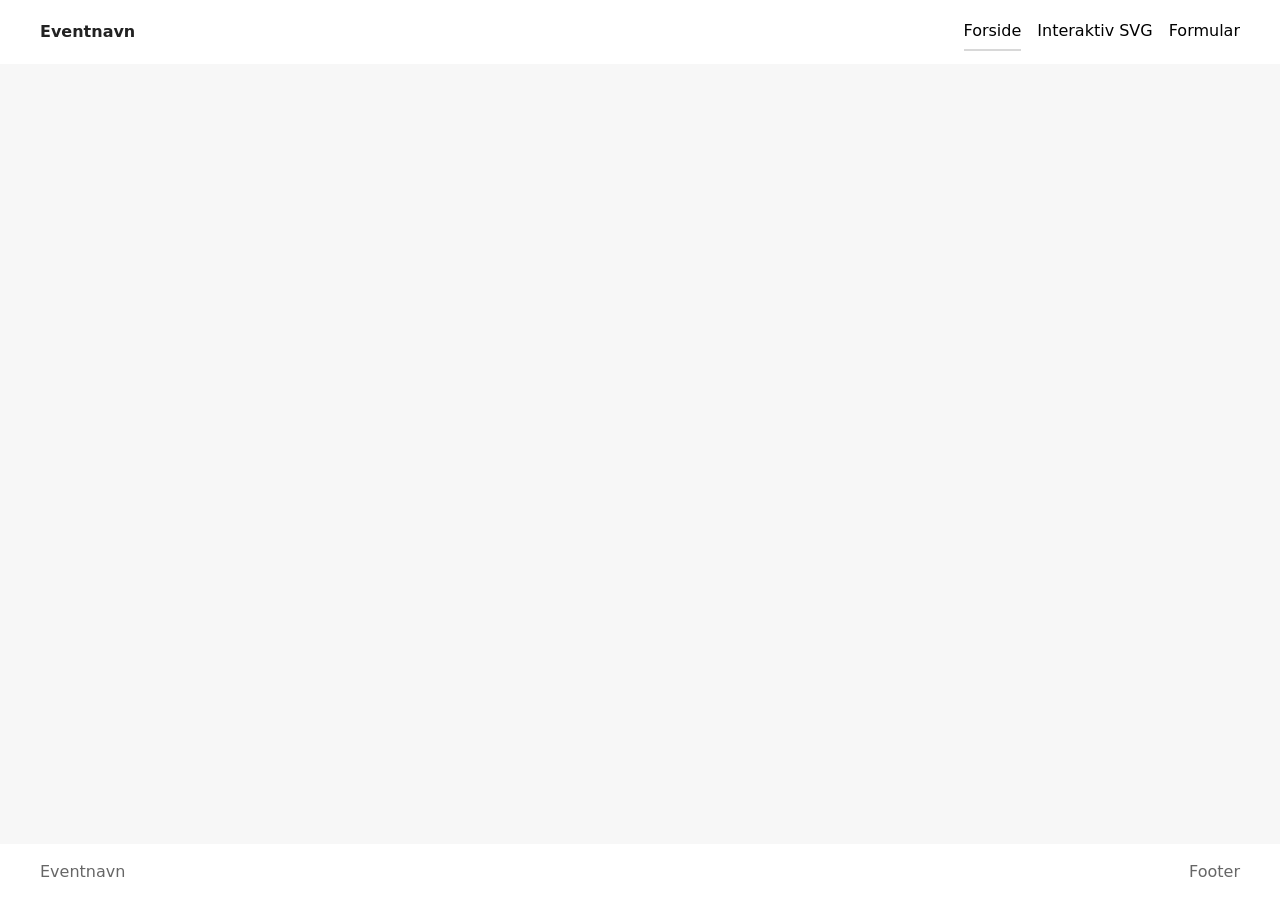
==== index.html @ 6708ecb7 "Init" ====
<!DOCTYPE html>
<html lang="da">

<head>
  <meta charset="UTF-8">
  <meta name="viewport" content="width=device-width, initial-scale=1.0">
  <title>Eventnavn</title>
  <link rel="stylesheet" href="./starter.css">
  <link rel="stylesheet" href="./style.css">
</head>

<body>
  <header class="site-header">
    <div class="header-content">
      <a class="site-logo" href="./">Eventnavn</a>
      <nav class="site-nav">
        <button>Menu</button>
        <ul class="menu" id="menu" popover>
          <li><a href="./" aria-current="page">Forside</a></li>
          <li><a href="./svg.html">Interaktiv SVG</a></li>
          <li><a href="./form.html">Formular</a></li>
        </ul>
      </nav>
    </div>
  </header>

  <main></main>

  <footer class="site-footer">
    <div class="footer-content">
      <p>Eventnavn</p>
      <p>Footer</p>
    </div>
  </footer>
  <script src="./script.js"></script>
</body>

</html>
---- starter.css ----
*,
::before,
::after {
  box-sizing: border-box;
  margin: 0;
  padding: 0;
}

html {
  interpolate-size: allow-keywords;
  font-family: system-ui, sans-serif;
  line-height: 1.5;
  -webkit-font-smoothing: antialiased;
}

h1,
h2 {
  line-height: 1.25;
}

p,
li {
  text-wrap: pretty;
}

img,
svg {
  display: block;
  width: 100%;
  height: auto;
}

label {
  display: block;
}

input,
button,
textarea,
select {
  font: inherit;
  color: inherit;
  background-color: transparent;
  font-size: max(1em, 16px);
  padding: 0;
  margin: 0;
}

input:where([type="checkbox"], [type="radio"]) {
  width: 1em;
  height: 1em;
}

textarea {
  resize: none;
  min-height: 4lh;
}

legend {
  padding: 0;
}

select,
::picker(select) {
  appearance: base-select;
}

[popover] {
  margin: revert;
}

dialog {
  overscroll-behavior: none;

  &::backdrop {
    overflow: hidden;
    overscroll-behavior: contain;
  }
}

.visually-hidden {
  position: absolute;
  width: 1px;
  height: 1px;
  overflow: hidden;
  white-space: nowrap;
  clip-path: inset(100%);
}
---- style.css ----
/* Variabler */
html {
  --color-page: #f7f7f7;
  --color-surface: #fff;
  --color-text: #222;
  --color-muted: #666;
  --color-border: #d8d8d8;
  --space-05: 0.5rem;
  --space-1: 1rem;
  --space-2: 2rem;
  --space-3: 3rem;

  background: var(--color-page);
  color: var(--color-text);
}

/* Globalt layout */
body {
  margin: 0;
  min-height: 100svh;
  display: grid;
  grid-template-rows: auto 1fr auto;
  grid-template-columns: minmax(1rlh, 1fr) minmax(0, 75rem) minmax(1rlh, 1fr);
}

h1,
h2,
h3,
p {
  margin: 0;
}

main {
  display: grid;
  grid-template-columns: inherit;
  grid-column: 1 / -1;
  align-content: start;
}

main > * {
  grid-column: 2;
  padding-block: var(--space-3);
}

.svg-page {
  display: grid;
  gap: var(--space-2);
}

.svg-intro {
  display: grid;
  gap: var(--space-1);
  max-width: 60ch;
}

.svg-intro p {
  color: var(--color-muted);
}

.svg-layout {
  display: grid;
  gap: var(--space-2);
  align-items: start;
  @media (width > 800px) {
    grid-template-columns: 1fr min(40%, 36ch);
  }
}

.form-page {
  display: grid;
  gap: var(--space-2);
  @media (width > 600px) {
    grid-template-columns: min(40%, 50ch) 1fr;
  }
}

.form-intro {
  display: grid;
  gap: var(--space-1);
  align-content: start;
  max-width: 60ch;
}

.form-intro p {
  color: var(--color-muted);
}

.opsamling-page {
  display: grid;
  gap: var(--space-2);
  align-items: start;

  @media (width > 800px) {
    grid-template-columns: minmax(0, 44ch) minmax(20rem, 1fr);
  }
}

.opsamling-intro {
  display: grid;
  gap: var(--space-1);
  max-width: 60ch;
}

.opsamling-intro p {
  color: var(--color-muted);
}

.error-page {
  display: grid;
  gap: var(--space-1);
  max-width: 60ch;
}

.error-page p {
  color: var(--color-muted);
}

/* Header og footer */
.site-header,
.site-footer {
  grid-column: 1 / -1;

  display: grid;
  grid-template-columns: inherit;
  background: var(--color-surface);
}

.header-content,
.footer-content {
  grid-column: 2;
}

.header-content {
  min-height: 4rem;
  display: flex;
  justify-content: space-between;
  align-items: center;
  gap: var(--space-1);
}

.site-logo {
  color: inherit;
  font-weight: 700;
  text-decoration: none;
}

.footer-content {
  padding-block: var(--space-1);
  display: flex;
  flex-wrap: wrap;
  justify-content: space-between;
  gap: var(--space-1);
  color: var(--color-muted);
}

/* Navigation */
[popover] {
  margin: 0;
  padding: 0;
  border: none;
  background: transparent;
}

.site-nav button {
  padding: 0.4rem 0.7rem;
  border: 1px solid var(--color-border);
  background: var(--color-surface);
  @media (width > 600px) {
    display: none;
  }
}

.menu {
  margin: 0;
  padding: var(--space-1);
  list-style: none;
  background: var(--color-surface);
  border: 1px solid var(--color-border);
  @media (width > 600px) {
    display: flex;
    gap: var(--space-1);
    padding: 0;
    border: none;
    background: none;
    position: static;
  }
}

.menu a {
  display: block;
  padding: 0.4rem 0;
  color: inherit;
  text-decoration: none;
  border-bottom: 2px solid #0000;
}

.menu a[aria-current="page"] {
  border-bottom-color: var(--color-border);
}

/* Flader */
.panel,
.svg-placeholder,
.form-placeholder,
.opsamling-placeholder {
  background: var(--color-surface);
  border: 1px solid var(--color-border);
}

.panel {
  padding: var(--space-1);
  display: grid;
  gap: var(--space-1);
}

.svg-placeholder,
.opsamling-placeholder {
  min-height: -webkit-fill-available;
  min-height: stretch;
}

.form-placeholder {
  min-height: -webkit-fill-available;
  min-height: stretch;
  padding: var(--space-1);
}

/* Details */
.accordion {
  display: grid;
  gap: var(--space-05);
}

.accordion-item {
  border: 1px solid var(--color-border);
  background: var(--color-surface);
}

.accordion-item p {
  padding: 0 var(--space-1) var(--space-1);
  color: var(--color-muted);
}

/* Knap/link */
.button {
  justify-self: start;
  display: inline-block;
  padding: 0.5rem 0.8rem;
  border: 1px solid var(--color-border);
  background: var(--color-surface);
  color: inherit;
  text-decoration: none;
}
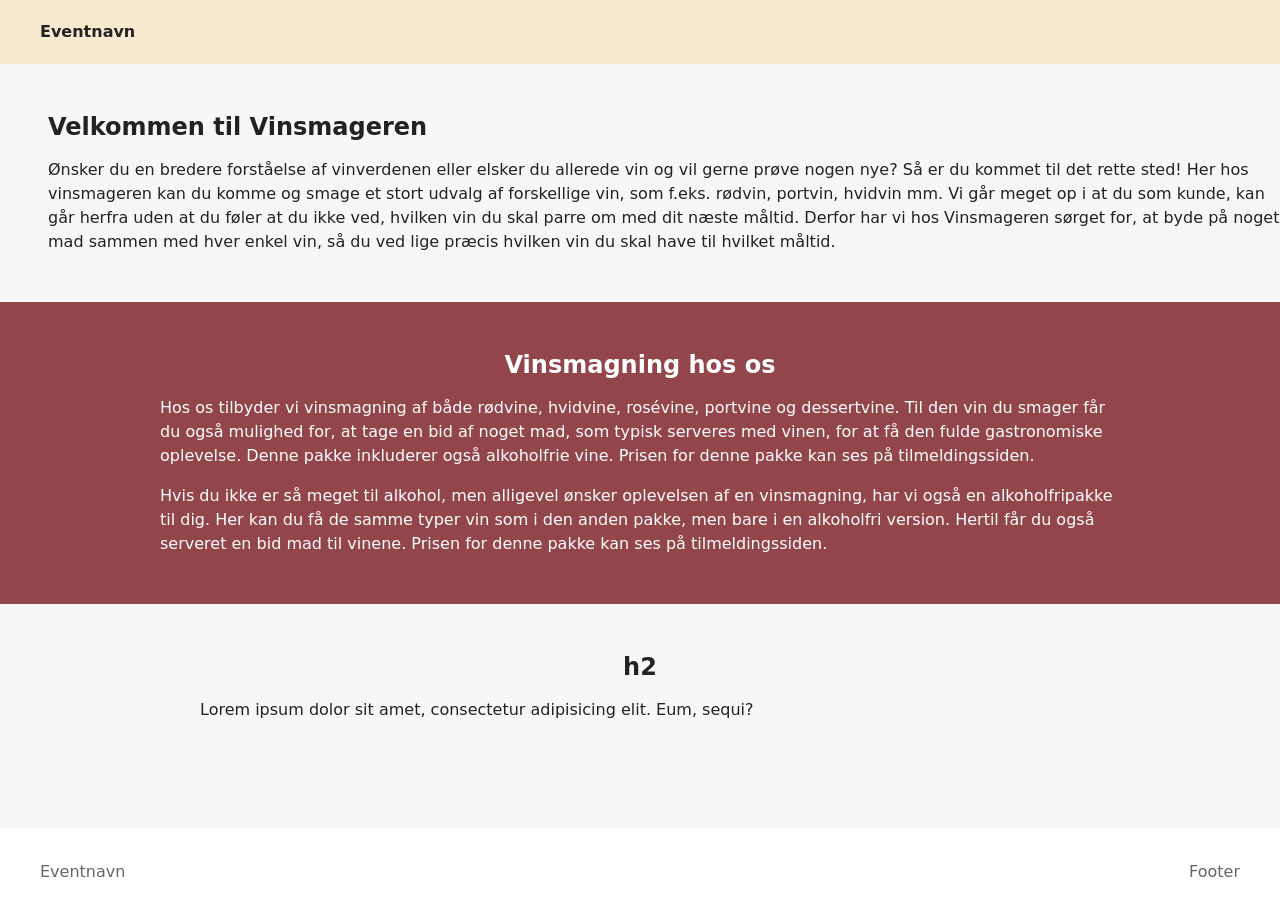
==== commit bbb4a2f6: "Bygget lidt op" ====
--- a/index.html
+++ b/index.html
@@ -4,9 +4,14 @@
 <head>
   <meta charset="UTF-8">
   <meta name="viewport" content="width=device-width, initial-scale=1.0">
-  <title>Eventnavn</title>
+  <title>Vinsmageren</title>
   <link rel="stylesheet" href="./starter.css">
   <link rel="stylesheet" href="./style.css">
+  <link rel="icon" type="image/png" href="images/favicon/favicon-96x96.png" sizes="96x96" />
+  <link rel="icon" type="image/svg+xml" href="images/favicon/favicon.svg" />
+  <link rel="shortcut icon" href="images/favicon/favicon.ico" />
+  <link rel="apple-touch-icon" sizes="180x180" href="images/favicon/apple-touch-icon.png" />
+  <link rel="manifest" href="images/favicon/site.webmanifest" />
 </head>
 
 <body>
@@ -14,17 +19,48 @@
     <div class="header-content">
       <a class="site-logo" href="./">Eventnavn</a>
       <nav class="site-nav">
-        <button>Menu</button>
+        <button class="menu-btn" popovertarget="menu">Menu</button>
         <ul class="menu" id="menu" popover>
-          <li><a href="./" aria-current="page">Forside</a></li>
-          <li><a href="./svg.html">Interaktiv SVG</a></li>
-          <li><a href="./form.html">Formular</a></li>
+          <li><a class="menu-item" href="./" aria-current="page">Forside</a></li>
+          <li><a class="menu-item" href="./svg.html">Interaktiv SVG</a></li>
+          <li><a class="menu-item" href="./form.html">Tilmeld dig</a></li>
         </ul>
       </nav>
     </div>
   </header>
 
-  <main></main>
+  <main>
+    <section class="intro">
+      <h1>Velkommen til Vinsmageren</h1>
+      <p class="paragraf-hero">Ønsker du en bredere forståelse af vinverdenen eller elsker du allerede vin og vil gerne
+        prøve nogen nye? Så er du kommet til det rette sted! Her hos vinsmageren kan du komme og smage et stort udvalg
+        af forskellige vin, som f.eks. rødvin, portvin, hvidvin mm. Vi går meget op i at du som kunde, kan går herfra
+        uden at du føler at du ikke ved, hvilken vin du skal parre om med dit næste måltid. Derfor har vi hos
+        Vinsmageren sørget for, at byde på noget mad sammen med hver enkel vin, så du ved lige præcis hvilken vin du
+        skal have til
+        hvilket måltid.</p>
+    </section>
+
+    <section class="vinsmagning-hos-os">
+      <h2>Vinsmagning hos os</h2>
+      <div class="paragraf-h2-forside">
+        <p>Hos os tilbyder vi vinsmagning af både rødvine, hvidvine, rosévine, portvine og
+          dessertvine. Til den vin du smager får du også mulighed for, at tage en bid af noget mad, som typisk serveres
+          med vinen, for at få den fulde gastronomiske oplevelse. Denne pakke inkluderer også alkoholfrie vine. Prisen
+          for denne pakke kan
+          ses på tilmeldingssiden.</p>
+        <p>Hvis du ikke er så meget til alkohol, men alligevel ønsker oplevelsen af en vinsmagning, har vi også en
+          alkoholfripakke til dig. Her kan du få de samme typer vin som i den anden pakke, men bare i en alkoholfri
+          version.
+          Hertil får du også serveret en bid mad til vinene. Prisen for denne pakke kan ses på tilmeldingssiden. </p>
+      </div>
+    </section>
+
+    <section>
+      <h2>h2</h2>
+      <p class="paragraf-h2-forside">Lorem ipsum dolor sit amet, consectetur adipisicing elit. Eum, sequi?</p>
+    </section>
+  </main>
 
   <footer class="site-footer">
     <div class="footer-content">
--- a/style.css
+++ b/style.css
@@ -4,11 +4,14 @@
   --color-surface: #fff;
   --color-text: #222;
   --color-muted: #666;
-  --color-border: #d8d8d8;
+  --color-border: #565656;
   --space-05: 0.5rem;
   --space-1: 1rem;
   --space-2: 2rem;
   --space-3: 3rem;
+  --color-header: #f8eacf;
+  --color-vinsmagning-hos-os: #6c040bb9;
+  --color-dark-background: #fff;
 
   background: var(--color-page);
   color: var(--color-text);
@@ -251,3 +254,83 @@
   color: inherit;
   text-decoration: none;
 }
+
+/* Forside */
+
+/* section.intro */
+section.intro {
+  grid-column: 1/-1;
+  padding-left: 3rem;
+}
+
+.site-header {
+  background-color: var(--color-header);
+}
+
+h2 {
+  text-align: center;
+}
+
+.paragraf-h2-forside {
+  padding-left: 10rem;
+  padding-right: 10rem;
+  @media (width < 800px) {
+    padding-left: 2rem;
+    padding-right: 2rem;
+  }
+}
+
+.vinsmagning-hos-os {
+  background-color: var(--color-vinsmagning-hos-os);
+  grid-column: 1/-1;
+  color: var(--color-dark-background);
+}
+
+p {
+  margin-top: 1rem;
+}
+
+/* .menu {
+  position-area: bottom span-left;
+}
+
+.menu-btn {
+  border-radius: 40px;
+}
+
+.menu-btn:hover {
+  background-color: rgb(190, 190, 190);
+}
+
+.menu-items:hover {
+  background-color: grey;
+} */
+
+/* Hjælp til */
+/* 
+Border farve
+Transition-duration
+Menu-item styling
+*/
+
+.menu {
+  opacity: 0;
+  rotate: 360deg;
+  transition: 0.5s;
+  transition-behavior: allow-discrete;
+  position-area: bottom span-left;
+}
+
+.menu:popover-open {
+  opacity: 1;
+  rotate: none;
+
+  @starting-style {
+    opacity: 0;
+    rotate: -360deg;
+  }
+}
+
+.menu-item:hover {
+  background-color: grey;
+}
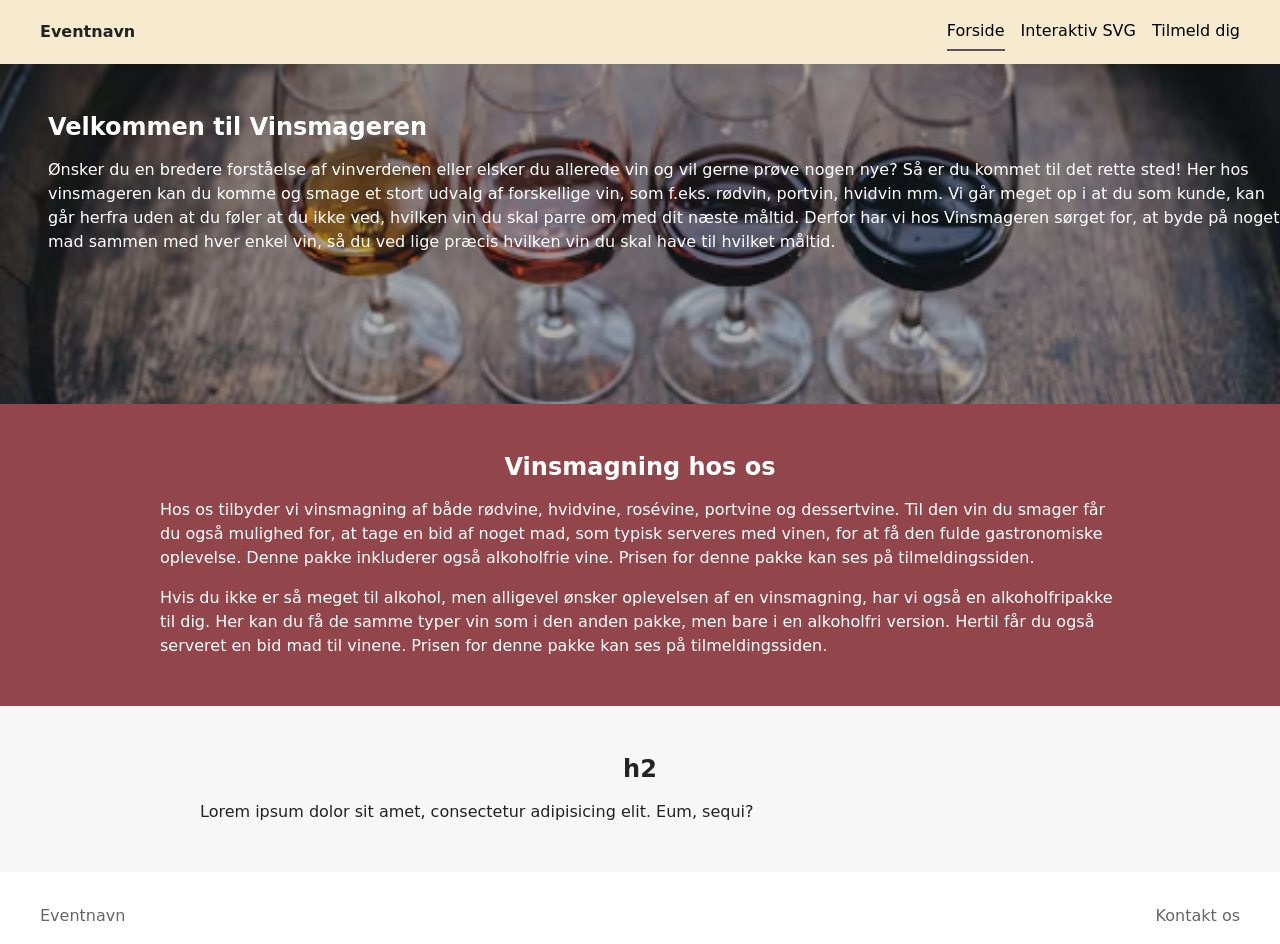
==== commit 01ee81e1: "Bygget lidt mere på forside og startet på svg siden" ====
--- a/index.html
+++ b/index.html
@@ -65,7 +65,7 @@
   <footer class="site-footer">
     <div class="footer-content">
       <p>Eventnavn</p>
-      <p>Footer</p>
+      <p>Kontakt os</p>
     </div>
   </footer>
   <script src="./script.js"></script>
--- a/style.css
+++ b/style.css
@@ -12,6 +12,7 @@
   --color-header: #f8eacf;
   --color-vinsmagning-hos-os: #6c040bb9;
   --color-dark-background: #fff;
+  --color-menu-border: #6c040b;
 
   background: var(--color-page);
   color: var(--color-text);
@@ -166,8 +167,8 @@
 
 .site-nav button {
   padding: 0.4rem 0.7rem;
-  border: 1px solid var(--color-border);
-  background: var(--color-surface);
+  /* border: 1px solid var(--color-border); */
+  /* background: var(--color-surface); */
   @media (width > 600px) {
     display: none;
   }
@@ -261,6 +262,13 @@
 section.intro {
   grid-column: 1/-1;
   padding-left: 3rem;
+  background-image: url(images/fire_vinglas_pa_tonde.avif);
+  background-size: cover;
+  padding-bottom: 150px;
+  background-repeat: no-repeat;
+  background-position: center;
+  background-color: rgba(0, 0, 0, 0.3);
+  background-blend-mode: multiply;
 }
 
 .site-header {
@@ -286,39 +294,37 @@
   color: var(--color-dark-background);
 }
 
+h1,
+.paragraf-hero {
+  color: var(--color-dark-background);
+}
+
 p {
   margin-top: 1rem;
 }
 
-/* .menu {
+.menu {
   position-area: bottom span-left;
 }
 
 .menu-btn {
+  border: 2px solid var(--color-menu-border);
   border-radius: 40px;
+  background-color: var(--color-surface);
 }
 
 .menu-btn:hover {
   background-color: rgb(190, 190, 190);
-}
-
-.menu-items:hover {
-  background-color: grey;
-} */
-
-/* Hjælp til */
-/* 
-Border farve
-Transition-duration
-Menu-item styling
-*/
+  transition: 0.4s;
+}
 
 .menu {
-  opacity: 0;
-  rotate: 360deg;
-  transition: 0.5s;
-  transition-behavior: allow-discrete;
-  position-area: bottom span-left;
+  @media (width < 600px) {
+    opacity: 0;
+    transition: 0.3s;
+    transition-behavior: allow-discrete;
+    position-area: bottom span-left;
+  }
 }
 
 .menu:popover-open {
@@ -327,10 +333,11 @@
 
   @starting-style {
     opacity: 0;
-    rotate: -360deg;
   }
 }
 
 .menu-item:hover {
-  background-color: grey;
-}
+  @media (width < 600px) {
+    background-color: rgb(203, 203, 203);
+  }
+}
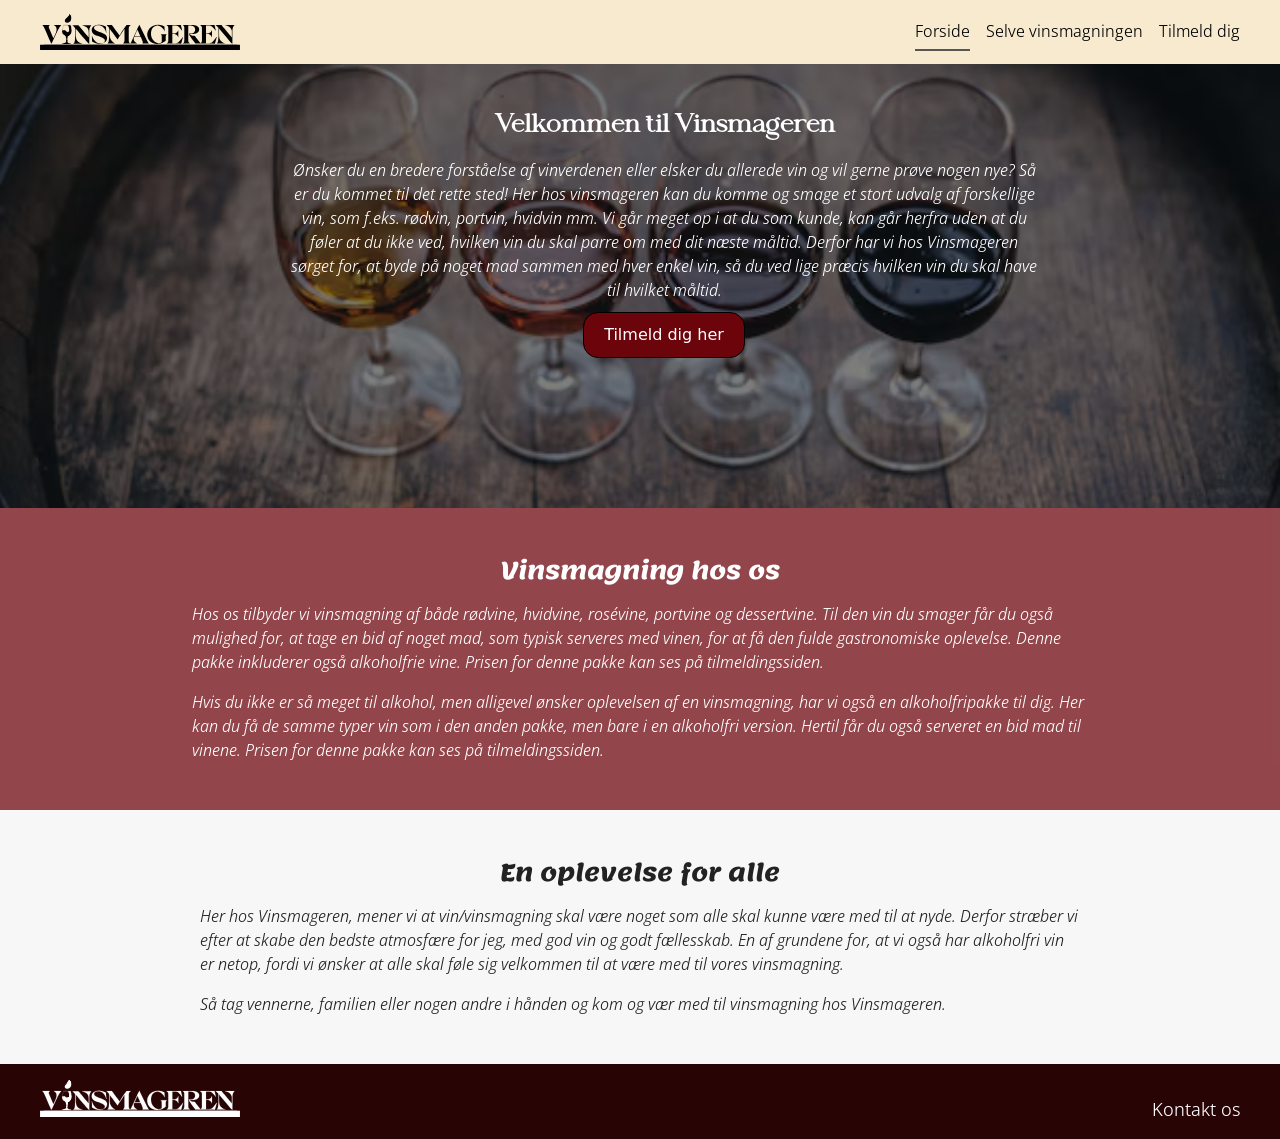
==== commit b289b4ba: "Finish" ====
--- a/index.html
+++ b/index.html
@@ -12,17 +12,30 @@
   <link rel="shortcut icon" href="images/favicon/favicon.ico" />
   <link rel="apple-touch-icon" sizes="180x180" href="images/favicon/apple-touch-icon.png" />
   <link rel="manifest" href="images/favicon/site.webmanifest" />
+  <link rel="preconnect" href="https://fonts.googleapis.com">
+  <link rel="preconnect" href="https://fonts.gstatic.com" crossorigin>
+  <link href="https://fonts.googleapis.com/css2?family=Open+Sans:ital,wght@0,300..800;1,300..800&display=swap"
+    rel="stylesheet">
+  <link rel="preconnect" href="https://fonts.googleapis.com">
+  <link rel="preconnect" href="https://fonts.gstatic.com" crossorigin>
+  <link href="https://fonts.googleapis.com/css2?family=Lemonada:wght@300..700&display=swap" rel="stylesheet">
 </head>
 
 <body>
   <header class="site-header">
     <div class="header-content">
-      <a class="site-logo" href="./">Eventnavn</a>
+      <a class="site-logo" href="./">
+        <div class="div-logo">
+          <svg class="svg-logo" viewBox="0 0 1499.92 277.34" xmlns="http://www.w3.org/2000/svg">
+            <use href="./logo.svg#logo"></use>
+          </svg>
+        </div>
+      </a>
       <nav class="site-nav">
         <button class="menu-btn" popovertarget="menu">Menu</button>
         <ul class="menu" id="menu" popover>
           <li><a class="menu-item" href="./" aria-current="page">Forside</a></li>
-          <li><a class="menu-item" href="./svg.html">Interaktiv SVG</a></li>
+          <li><a class="menu-item" href="./svg.html">Selve vinsmagningen</a></li>
           <li><a class="menu-item" href="./form.html">Tilmeld dig</a></li>
         </ul>
       </nav>
@@ -31,25 +44,28 @@
 
   <main>
     <section class="intro">
-      <h1>Velkommen til Vinsmageren</h1>
-      <p class="paragraf-hero">Ønsker du en bredere forståelse af vinverdenen eller elsker du allerede vin og vil gerne
+      <h1 class="h1-forside">Velkommen til Vinsmageren</h1>
+      <p class="paragraf-hero paragraf-forside">Ønsker du en bredere forståelse af vinverdenen eller elsker du allerede
+        vin og vil gerne
         prøve nogen nye? Så er du kommet til det rette sted! Her hos vinsmageren kan du komme og smage et stort udvalg
         af forskellige vin, som f.eks. rødvin, portvin, hvidvin mm. Vi går meget op i at du som kunde, kan går herfra
         uden at du føler at du ikke ved, hvilken vin du skal parre om med dit næste måltid. Derfor har vi hos
         Vinsmageren sørget for, at byde på noget mad sammen med hver enkel vin, så du ved lige præcis hvilken vin du
         skal have til
         hvilket måltid.</p>
+      <a class="cta-btn" href="./form.html">Tilmeld dig her</a>
     </section>
 
     <section class="vinsmagning-hos-os">
       <h2>Vinsmagning hos os</h2>
-      <div class="paragraf-h2-forside">
-        <p>Hos os tilbyder vi vinsmagning af både rødvine, hvidvine, rosévine, portvine og
+      <div class="paragraf-h2-forside-1">
+        <p class="paragraf-forside">Hos os tilbyder vi vinsmagning af både rødvine, hvidvine, rosévine, portvine og
           dessertvine. Til den vin du smager får du også mulighed for, at tage en bid af noget mad, som typisk serveres
           med vinen, for at få den fulde gastronomiske oplevelse. Denne pakke inkluderer også alkoholfrie vine. Prisen
           for denne pakke kan
           ses på tilmeldingssiden.</p>
-        <p>Hvis du ikke er så meget til alkohol, men alligevel ønsker oplevelsen af en vinsmagning, har vi også en
+        <p class="paragraf-forside">Hvis du ikke er så meget til alkohol, men alligevel ønsker oplevelsen af en
+          vinsmagning, har vi også en
           alkoholfripakke til dig. Her kan du få de samme typer vin som i den anden pakke, men bare i en alkoholfri
           version.
           Hertil får du også serveret en bid mad til vinene. Prisen for denne pakke kan ses på tilmeldingssiden. </p>
@@ -57,15 +73,30 @@
     </section>
 
     <section>
-      <h2>h2</h2>
-      <p class="paragraf-h2-forside">Lorem ipsum dolor sit amet, consectetur adipisicing elit. Eum, sequi?</p>
+      <h2>En oplevelse for alle</h2>
+      <div class="paragraf-h2-forside-2">
+        <p class="paragraf-forside">Her hos Vinsmageren, mener vi at vin/vinsmagning skal være noget som alle skal
+          kunne være med til at nyde. Derfor stræber vi efter at skabe den bedste atmosfære for jeg, med god vin og godt
+          fællesskab. En af grundene for, at vi også har alkoholfri vin er netop, fordi vi ønsker at alle skal føle sig
+          velkommen til at være med til vores vinsmagning.
+        </p>
+        <p class="paragraf-forside">Så tag vennerne, familien eller nogen andre i hånden og kom og vær med til
+          vinsmagning hos Vinsmageren.</p>
+      </div>
     </section>
   </main>
 
   <footer class="site-footer">
-    <div class="footer-content">
-      <p>Eventnavn</p>
-      <p>Kontakt os</p>
+    <a class="site-logo" href="./">
+      <div class="footer-content">
+        <div class="div-logo">
+          <svg class="svg-logo" viewBox="0 0 1499.92 277.34" xmlns="http://www.w3.org/2000/svg">
+            <use href="./logo_hvid.svg#logo-hvid"></use>
+          </svg>
+        </div>
+    </a>
+
+    <p class="footer-kontakt-os">Kontakt os</p>
     </div>
   </footer>
   <script src="./script.js"></script>
--- a/style.css
+++ b/style.css
@@ -16,6 +16,13 @@
 
   background: var(--color-page);
   color: var(--color-text);
+
+  interpolate-size: allow-keywords;
+}
+
+.html-svg,
+.html-opsamling {
+  background: #6c040b;
 }
 
 /* Globalt layout */
@@ -70,16 +77,16 @@
   }
 }
 
-.form-page {
+/* .form-page {
   display: grid;
   gap: var(--space-2);
   @media (width > 600px) {
     grid-template-columns: min(40%, 50ch) 1fr;
   }
-}
+} */
 
 .form-intro {
-  display: grid;
+  /* display: grid; */
   gap: var(--space-1);
   align-content: start;
   max-width: 60ch;
@@ -90,10 +97,15 @@
 }
 
 .opsamling-page {
-  display: grid;
+  /* display: grid;
   gap: var(--space-2);
-  align-items: start;
-
+  align-items: start; */
+  margin-left: 12rem;
+  margin-right: 12rem;
+  @media (width < 600px) {
+    margin-left: 2rem;
+    margin-right: 2rem;
+  }
   @media (width > 800px) {
     grid-template-columns: minmax(0, 44ch) minmax(20rem, 1fr);
   }
@@ -102,7 +114,8 @@
 .opsamling-intro {
   display: grid;
   gap: var(--space-1);
-  max-width: 60ch;
+  max-width: 120ch;
+  margin-bottom: 1rem;
 }
 
 .opsamling-intro p {
@@ -211,6 +224,17 @@
   border: 1px solid var(--color-border);
 }
 
+.panel,
+.svg-placeholder {
+  border-radius: 10px;
+  overflow: hidden;
+}
+
+.opsamling-placeholder {
+  border-radius: 30px;
+  box-shadow: 0px 0px 15px 5px rgba(255, 255, 255, 0.5);
+}
+
 .panel {
   padding: var(--space-1);
   display: grid;
@@ -236,8 +260,13 @@
 }
 
 .accordion-item {
-  border: 1px solid var(--color-border);
+  border: 1px solid var(--color-menu-border);
   background: var(--color-surface);
+  border-radius: 5px;
+}
+
+details {
+  transition: 2s;
 }
 
 .accordion-item p {
@@ -267,8 +296,17 @@
   padding-bottom: 150px;
   background-repeat: no-repeat;
   background-position: center;
-  background-color: rgba(0, 0, 0, 0.3);
+  background-color: rgba(0, 0, 0, 0.5);
   background-blend-mode: multiply;
+}
+
+.opsamling-placeholder {
+  background-image:
+    linear-gradient(rgba(255, 255, 255, 0.85), rgba(255, 255, 255, 0.85)),
+    url("images/Skærmbillede 2026-11-20 114421-Photoroom.png");
+  background-repeat: no-repeat;
+  background-position: center;
+  background-size: contain;
 }
 
 .site-header {
@@ -279,7 +317,7 @@
   text-align: center;
 }
 
-.paragraf-h2-forside {
+.paragraf-h2-forside-2 {
   padding-left: 10rem;
   padding-right: 10rem;
   @media (width < 800px) {
@@ -288,15 +326,31 @@
   }
 }
 
+.paragraf-h2-forside-1 {
+  padding-left: 12rem;
+  padding-right: 12rem;
+  @media (width < 800px) {
+    padding-left: 4rem;
+    padding-right: 4rem;
+  }
+}
+
 .vinsmagning-hos-os {
   background-color: var(--color-vinsmagning-hos-os);
   grid-column: 1/-1;
   color: var(--color-dark-background);
 }
 
-h1,
+.h1-forside,
 .paragraf-hero {
   color: var(--color-dark-background);
+  margin-right: 15rem;
+  margin-left: 15rem;
+  text-align: center;
+  @media (width < 1000px) {
+    margin-left: 3rem;
+    margin-right: 3rem;
+  }
 }
 
 p {
@@ -316,6 +370,7 @@
 .menu-btn:hover {
   background-color: rgb(190, 190, 190);
   transition: 0.4s;
+  cursor: pointer;
 }
 
 .menu {
@@ -330,7 +385,7 @@
 .menu:popover-open {
   opacity: 1;
   rotate: none;
-
+  border-color: var(--color-menu-border);
   @starting-style {
     opacity: 0;
   }
@@ -338,6 +393,338 @@
 
 .menu-item:hover {
   @media (width < 600px) {
-    background-color: rgb(203, 203, 203);
-  }
-}
+    background-color: rgba(203, 203, 203, 0.4);
+  }
+  color: rgb(98, 98, 98);
+}
+
+.summary-svg {
+  text-decoration-color: transparent;
+  list-style: none;
+  display: flex;
+  justify-content: space-between;
+}
+
+.summary-svg::after {
+  font-family: "Open Sans";
+  font-weight: 300;
+  font-size: 20px;
+  content: "+";
+  text-decoration: none;
+  margin-left: auto;
+  margin-right: 15px;
+  margin-top: 5px;
+}
+
+details[open] summary::after {
+  content: "-";
+}
+
+.summary-svg:hover {
+  cursor: pointer;
+  text-decoration-color: rgb(74, 73, 73);
+  transition: text-decoration-color 0.5s ease;
+}
+
+.vin-navn:hover {
+  text-decoration: underline;
+}
+
+.form-tilmeld-dig {
+  display: grid;
+  gap: 1rem;
+}
+
+.btn-tilmeld {
+  margin-top: 10px;
+  padding: 8px 20px 8px 20px;
+  border: solid 1px black;
+  border-radius: 15px;
+  box-shadow: 2px 2px 8px grey;
+  color: var(--color-dark-background);
+  background-image: linear-gradient(
+    to bottom,
+    rgb(131, 230, 131),
+    rgb(9, 136, 9)
+  );
+  cursor: pointer;
+}
+
+.btn-tilmeld:hover {
+  background-image: linear-gradient(
+    to bottom,
+    rgb(118, 207, 118),
+    rgb(9, 113, 9)
+  );
+}
+
+.form-fieldset {
+  padding-left: 1rem;
+  padding-bottom: 1rem;
+  padding-top: 0.5rem;
+  border: 1.5px solid rgb(99, 99, 99);
+  background-clip: padding-box;
+  background-color: white;
+  border-radius: 10px;
+}
+
+.flere-end-otte {
+  text-decoration: underline;
+}
+
+.input-info {
+  padding: 5px 5px 5px 5px;
+  border: 1.5px solid black;
+  border-radius: 7px;
+}
+
+.input-info:focus {
+  border: 2px solid var(--color-menu-border);
+  outline: none;
+}
+
+.logo {
+  size: 10%;
+}
+
+.svg-logo {
+  width: 200px;
+  @media (width < 600px) {
+    width: 150px;
+  }
+}
+
+select {
+  border: 1px solid black;
+  padding: 2px 0px 2px 10px;
+}
+
+select:hover {
+  cursor: pointer;
+}
+
+/* Dropdown-container */
+::picker(select) {
+  background: #fff;
+  border-radius: 8px;
+}
+
+/* De enkelte valgmuligheder */
+option {
+  padding: 3px 0 3px 10px;
+}
+
+/* Hover på en option */
+option:hover {
+  background: #6c040b68;
+  cursor: pointer;
+}
+
+/* Den valgte option */
+option:checked {
+  background: #6c040bb9;
+  color: white;
+}
+
+/* Select-feltet, når dropdown er åben */
+select:open {
+  border-color: var(--color-menu-border);
+}
+
+/* Dropdown-pilen */
+select::picker-icon {
+  color: rgb(0, 0, 0);
+}
+
+/* Flueben ved den valgte option */
+option::checkmark {
+  content: none;
+}
+
+#all-inclusive:hover,
+#alkoholfri:hover {
+  cursor: pointer;
+}
+
+::details-content {
+  height: 0;
+  overflow: hidden;
+  transition: 0.5s;
+  transition-behavior: allow-discrete;
+}
+
+:open::details-content {
+  height: auto;
+}
+
+summary {
+  padding: 5px 0px 5px 10px;
+}
+
+.site-footer {
+  background-color: rgb(41, 4, 4);
+}
+
+.footer-kontakt-os {
+  cursor: pointer;
+  color: var(--color-dark-background);
+  font-size: 18px;
+}
+
+.menu-tilmelding {
+  margin-left: 6rem;
+  margin-right: 6rem;
+  @media (width < 600px) {
+    margin-left: 2rem;
+    margin-right: 2rem;
+  }
+}
+
+.div-tilmelding {
+  display: flex;
+  justify-content: center;
+}
+
+.paragraf-opsamling {
+  margin-top: 0.2rem;
+  margin-bottom: 2rem;
+}
+
+.div-opsamling {
+  text-align: center;
+  /* margin-left: 6rem;
+  @media (width < 600px) {
+    margin-left: 2rem;
+  } */
+}
+
+.div-pris-h4 {
+  display: flex;
+  justify-content: center;
+}
+
+.div-pris-paragraf {
+  display: flex;
+  justify-content: center;
+  margin-bottom: 2rem;
+  margin-top: 1rem;
+}
+
+.paragraf-pris {
+  margin-left: 0;
+  margin-top: 0;
+  text-decoration: underline;
+}
+
+.h2-opsamling {
+  margin-top: 2rem;
+}
+
+.paragraf-forside,
+.paragraf-summary,
+.div-opsamling,
+.div-pris-paragraf {
+  font-family: "Open Sans", sans-serif;
+  font-optical-sizing: auto;
+  font-size: 16px;
+  font-weight: 350;
+  font-style: italic;
+}
+
+.div-pris-h4,
+.paragraf-pris {
+  font-size: 24px;
+}
+
+.paragraf-pris {
+  font-weight: 500;
+}
+
+p,
+.menu-item {
+  font-family: "Open Sans", sans-serif;
+  font-optical-sizing: auto;
+  font-size: 16px;
+  font-weight: 350;
+}
+
+legend,
+.flere-end-otte,
+option,
+label {
+  font-family: "Open Sans", sans-serif;
+  font-optical-sizing: auto;
+  font-size: 16px;
+}
+
+@font-face {
+  font-family: "Orange Avenue";
+  src: url(/fonts/OrangeAvenueDEMO-Regular.otf);
+}
+
+@font-face {
+  font-family: "Edwardian Script ITC";
+  src: url(/fonts/Edwardian\ Script\ ITC\ Regular.ttf);
+}
+
+.summary-svg {
+  font-family: "Edwardian Script ITC";
+  font-size: 28px;
+}
+
+h1 {
+  font-family: "Orange Avenue";
+}
+
+#navn,
+#email,
+#telefon {
+  margin-bottom: 1rem;
+}
+
+.h2-opsamling {
+  margin-bottom: 3rem;
+}
+
+.h1-svg,
+.h1-opsamling {
+  color: var(--color-dark-background);
+}
+
+legend {
+  margin-top: 20px;
+}
+
+h2 {
+  font-family: "Lemonada", cursive;
+  font-optical-sizing: auto;
+}
+
+.html-form {
+  background: #f2ede4;
+}
+
+.cta-btn {
+  display: block;
+  width: fit-content;
+  border: 1px solid black;
+  background-color: #6c040b;
+  margin: 0 auto;
+  margin-top: 10px;
+  padding: 10px 20px;
+  border-radius: 15px;
+  color: var(--color-dark-background);
+  text-decoration: none;
+}
+
+/* Hjælp til */
+/* 
+Hvordan får jeg mit baggrundsbillede på forsiden til at se godt ud på stort format
+Kan man vha. javascript indsamle data to forskellige steder og plusse dem sammen matematisk
+*/
+
+/* Mangler
+h2 font
+baggrundsfarve
+evt. dekoration
+*/
